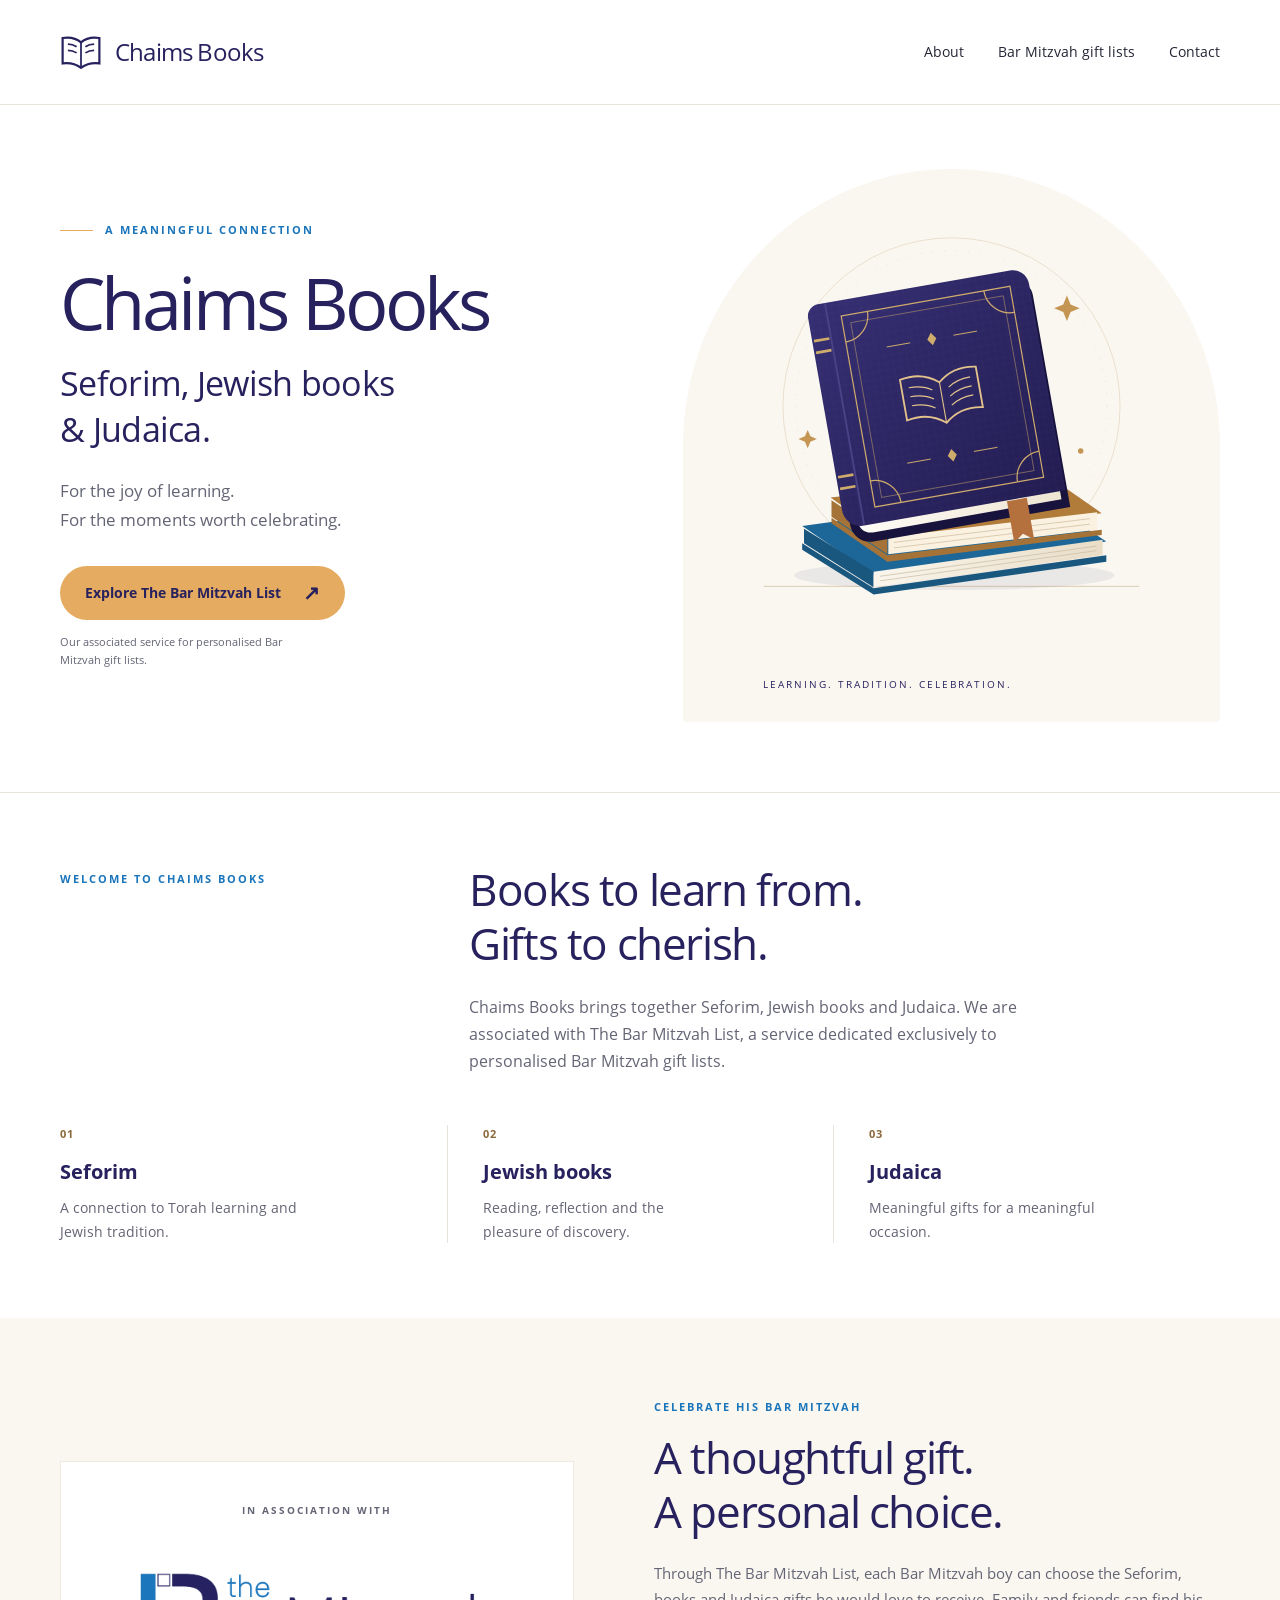
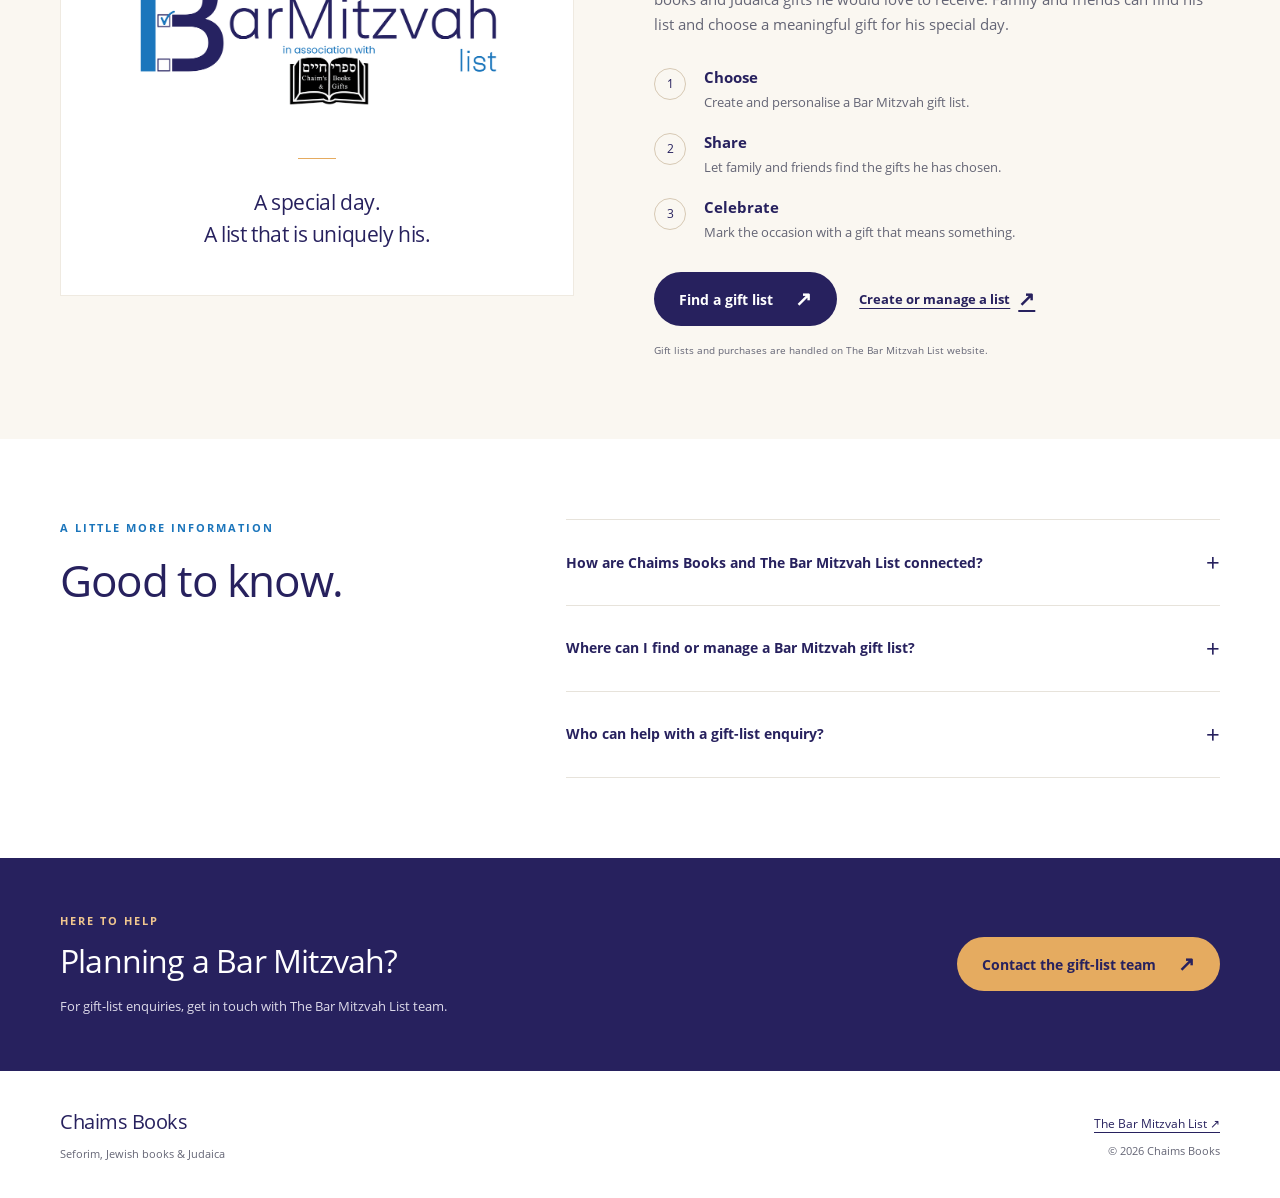
==== site/index.html @ 562ee7b3 "Build branded Chaims Books static website with SEO and Netlify preview safeguards" ====
<!doctype html>
<html lang="en-GB">
<head>
  <meta charset="utf-8">
  <meta name="viewport" content="width=device-width, initial-scale=1">
  <title>Chaims Books | Seforim, Jewish Books &amp; Judaica</title>
  <meta name="description" content="Discover Chaims Books for Seforim, Jewish books and Judaica. Explore personalised Bar Mitzvah gift lists through our association with The Bar Mitzvah List.">
  <meta name="robots" content="index, follow">
  <link rel="canonical" href="https://chaimsbooks.com/">
  <meta name="theme-color" content="#27215e">
  <meta property="og:type" content="website">
  <meta property="og:locale" content="en_GB">
  <meta property="og:site_name" content="Chaims Books">
  <meta property="og:title" content="Chaims Books | Seforim, Jewish Books &amp; Judaica">
  <meta property="og:description" content="Seforim, Jewish books and Judaica. In association with The Bar Mitzvah List for personalised Bar Mitzvah gift lists.">
  <meta property="og:url" content="https://chaimsbooks.com/">
  <meta property="og:image" content="https://chaimsbooks.com/assets/social-card.png">
  <meta property="og:image:width" content="1200">
  <meta property="og:image:height" content="630">
  <meta property="og:image:alt" content="Chaims Books — Seforim, Jewish books and Judaica">
  <meta name="twitter:card" content="summary_large_image">
  <meta name="twitter:title" content="Chaims Books | Seforim, Jewish Books &amp; Judaica">
  <meta name="twitter:description" content="Seforim, Jewish books and Judaica. In association with The Bar Mitzvah List.">
  <meta name="twitter:image" content="https://chaimsbooks.com/assets/social-card.png">
  <meta name="twitter:image:alt" content="Chaims Books — Seforim, Jewish books and Judaica">
  <link rel="icon" href="assets/favicon.svg" type="image/svg+xml">
  <link rel="icon" href="assets/favicon.png" type="image/png" sizes="32x32">
  <link rel="apple-touch-icon" href="assets/apple-touch-icon.png">
  <link rel="preload" href="assets/open-sans-regular.woff2" as="font" type="font/woff2" crossorigin>
  <link rel="stylesheet" href="assets/style.css">
  <script type="application/ld+json">
  {
    "@context": "https://schema.org",
    "@graph": [
      {
        "@type": "Organization",
        "@id": "https://chaimsbooks.com/#organization",
        "name": "Chaims Books",
        "url": "https://chaimsbooks.com/",
        "description": "Chaims Books: Seforim, Jewish books and Judaica, in association with The Bar Mitzvah List for personalised Bar Mitzvah gift lists."
      },
      {
        "@type": "WebSite",
        "@id": "https://chaimsbooks.com/#website",
        "url": "https://chaimsbooks.com/",
        "name": "Chaims Books",
        "inLanguage": "en-GB",
        "publisher": { "@id": "https://chaimsbooks.com/#organization" }
      },
      {
        "@type": "WebPage",
        "@id": "https://chaimsbooks.com/#webpage",
        "url": "https://chaimsbooks.com/",
        "name": "Chaims Books | Seforim, Jewish Books & Judaica",
        "isPartOf": { "@id": "https://chaimsbooks.com/#website" },
        "about": { "@id": "https://chaimsbooks.com/#organization" },
        "inLanguage": "en-GB"
      }
    ]
  }
  </script>
</head>
<body>
  <a class="skip-link" href="#main">Skip to content</a>
  <header class="site-header">
    <div class="container header-inner">
      <a class="wordmark" href="./" aria-label="Chaims Books home">
        <svg aria-hidden="true" viewBox="0 0 48 42" width="42" height="38"><path d="M24 10C17 4 9 4 3 5v29c7-1 14 0 21 5 7-5 14-6 21-5V5c-6-1-14-1-21 5Z" fill="none" stroke="currentColor" stroke-width="2.5"/><path d="M24 10v29M9 12c4 0 7 1 10 3M9 19c4 0 7 1 10 3M29 15c3-2 6-3 10-3M29 22c3-2 6-3 10-3" fill="none" stroke="currentColor" stroke-width="2"/></svg>
        <span>Chaims Books</span>
      </a>
      <nav aria-label="Main navigation">
        <a href="#about">About</a>
        <a href="#gift-lists">Bar Mitzvah gift lists</a>
        <a href="#contact">Contact</a>
      </nav>
    </div>
  </header>

  <main id="main">
    <section class="hero container" aria-labelledby="hero-title">
      <div class="hero-copy">
        <p class="eyebrow"><span aria-hidden="true"></span> A meaningful connection</p>
        <h1 id="hero-title">Chaims Books</h1>
        <p class="hero-subtitle">Seforim, Jewish books<br>&amp; Judaica.</p>
        <p class="hero-description">For the joy of learning.<br>For the moments worth celebrating.</p>
        <a class="button button-gold" href="https://thebarmitzvahlist.com/">Explore The Bar Mitzvah List <span aria-hidden="true">↗</span></a>
        <p class="hero-note">Our associated service for personalised Bar Mitzvah gift lists.</p>
      </div>
      <div class="hero-art">
        <img src="assets/books.svg" width="560" height="540" alt="" fetchpriority="high">
        <p>Learning. Tradition. Celebration.</p>
      </div>
    </section>

    <section id="about" class="about-section section-border" aria-labelledby="about-title">
      <div class="container">
        <div class="section-intro">
          <p class="eyebrow">Welcome to Chaims Books</p>
          <div>
            <h2 id="about-title">Books to learn from.<br>Gifts to cherish.</h2>
            <p>Chaims Books brings together Seforim, Jewish books and Judaica. We are associated with The Bar Mitzvah List, a service dedicated exclusively to personalised Bar Mitzvah gift lists.</p>
          </div>
        </div>
        <div class="category-list">
          <div class="category">
            <span class="category-number" aria-hidden="true">01</span>
            <h3>Seforim</h3>
            <p>A connection to Torah learning and Jewish tradition.</p>
          </div>
          <div class="category">
            <span class="category-number" aria-hidden="true">02</span>
            <h3>Jewish books</h3>
            <p>Reading, reflection and the pleasure of discovery.</p>
          </div>
          <div class="category">
            <span class="category-number" aria-hidden="true">03</span>
            <h3>Judaica</h3>
            <p>Meaningful gifts for a meaningful occasion.</p>
          </div>
        </div>
      </div>
    </section>

    <section id="gift-lists" class="gift-section" aria-labelledby="gift-title">
      <div class="container gift-grid">
        <div class="partner-panel">
          <p class="eyebrow">In association with</p>
          <img src="assets/bar-mitzvah-list-logo.png" width="1000" height="467" loading="lazy" alt="The Bar Mitzvah List, in association with Chaim’s Books and Gifts">
          <div class="partner-rule" aria-hidden="true"></div>
          <p>A special day.<br>A list that is uniquely his.</p>
        </div>
        <div class="gift-copy">
          <p class="eyebrow">Celebrate his Bar Mitzvah</p>
          <h2 id="gift-title">A thoughtful gift.<br>A personal choice.</h2>
          <p>Through The Bar Mitzvah List, each Bar Mitzvah boy can choose the Seforim, books and Judaica gifts he would love to receive. Family and friends can find his list and choose a meaningful gift for his special day.</p>
          <ol class="steps">
            <li><span class="step-number" aria-hidden="true">1</span><div><h3>Choose</h3><p>Create and personalise a Bar Mitzvah gift list.</p></div></li>
            <li><span class="step-number" aria-hidden="true">2</span><div><h3>Share</h3><p>Let family and friends find the gifts he has chosen.</p></div></li>
            <li><span class="step-number" aria-hidden="true">3</span><div><h3>Celebrate</h3><p>Mark the occasion with a gift that means something.</p></div></li>
          </ol>
          <div class="gift-actions">
            <a class="button button-navy" href="https://thebarmitzvahlist.com/gift-lists/list">Find a gift list <span aria-hidden="true">↗</span></a>
            <a class="text-link" href="https://thebarmitzvahlist.com/customer/login">Create or manage a list <span aria-hidden="true">↗</span></a>
          </div>
          <p class="small-note">Gift lists and purchases are handled on The Bar Mitzvah List website.</p>
        </div>
      </div>
    </section>

    <section class="questions-section container" aria-labelledby="questions-title">
      <div class="questions-heading">
        <p class="eyebrow">A little more information</p>
        <h2 id="questions-title">Good to know.</h2>
      </div>
      <div class="questions">
        <details>
          <summary>How are Chaims Books and The Bar Mitzvah List connected?<span aria-hidden="true" class="plus">+</span></summary>
          <p>Chaims Books is associated with The Bar Mitzvah List. This website introduces Chaims Books, while The Bar Mitzvah List provides the personalised Bar Mitzvah gift-list service.</p>
        </details>
        <details>
          <summary>Where can I find or manage a Bar Mitzvah gift list?<span aria-hidden="true" class="plus">+</span></summary>
          <p>Visit <a href="https://thebarmitzvahlist.com/gift-lists/list">the gift-list directory</a> to find a list, or <a href="https://thebarmitzvahlist.com/customer/login">sign in to The Bar Mitzvah List</a> to create or manage your own.</p>
        </details>
        <details>
          <summary>Who can help with a gift-list enquiry?<span aria-hidden="true" class="plus">+</span></summary>
          <p>Please use <a href="https://thebarmitzvahlist.com/contact-us.html">The Bar Mitzvah List contact page</a> for help with gift lists and purchases.</p>
        </details>
      </div>
    </section>

    <section id="contact" class="contact-section" aria-labelledby="contact-title">
      <div class="container contact-inner">
        <div>
          <p class="eyebrow">Here to help</p>
          <h2 id="contact-title">Planning a Bar Mitzvah?</h2>
          <p>For gift-list enquiries, get in touch with The Bar Mitzvah List team.</p>
        </div>
        <a class="button button-gold" href="https://thebarmitzvahlist.com/contact-us.html">Contact the gift-list team <span aria-hidden="true">↗</span></a>
      </div>
    </section>
  </main>

  <footer class="site-footer">
    <div class="container footer-inner">
      <div><a class="footer-brand" href="./">Chaims Books</a><p>Seforim, Jewish books &amp; Judaica</p></div>
      <div class="footer-end"><a href="https://thebarmitzvahlist.com/">The Bar Mitzvah List <span aria-hidden="true">↗</span></a><p>© 2026 Chaims Books</p></div>
    </div>
  </footer>
</body>
</html>
---- site/assets/style.css ----
@font-face{font-family:"Open Sans";font-style:normal;font-weight:400;font-display:swap;src:url("open-sans-regular.woff2") format("woff2")}
@font-face{font-family:"Open Sans";font-style:normal;font-weight:700;font-display:swap;src:url("open-sans-bold.woff2") format("woff2")}
:root{--navy:#27215e;--blue:#1b75bb;--gold:#e5ab60;--gold-light:#f1c78f;--ink:#252635;--muted:#646575;--cream:#faf7f1;--line:#e7e3db;--white:#fff}
*{box-sizing:border-box}
html{scroll-behavior:smooth;scroll-padding-top:2rem}
body{margin:0;background:var(--white);color:var(--ink);font-family:"Open Sans",Arial,sans-serif;font-size:16px;line-height:1.7;-webkit-font-smoothing:antialiased}
a{color:inherit;text-underline-offset:4px}
a:hover{text-decoration-thickness:2px}
a:focus-visible,summary:focus-visible{outline:3px solid var(--blue);outline-offset:6px;border-radius:2px}
img{max-width:100%;height:auto;display:block}
svg{flex-shrink:0}
h1,h2,h3,p{margin:0}
h1,h2,h3{color:var(--navy)}
h2{font-weight:400;font-size:clamp(30px,3.5vw,44px);letter-spacing:-1.4px;line-height:1.22}
h3{font-size:20px;font-weight:700;line-height:1.4}
p{max-width:64ch}
.container{width:min(1160px,calc(100% - 96px));margin-inline:auto}
.skip-link{position:absolute;top:12px;left:16px;z-index:10;transform:translateY(-200%);background:var(--navy);color:white;padding:12px 20px}
.skip-link:focus{transform:translateY(0)}
.site-header{border-bottom:1px solid var(--line)}
.header-inner{min-height:104px;display:flex;align-items:center;justify-content:space-between;gap:36px}
.wordmark{display:flex;align-items:center;gap:13px;font-size:24px;letter-spacing:-.8px;color:var(--navy);text-decoration:none;white-space:nowrap}
.header-inner nav{display:flex;align-items:center;gap:34px;font-size:14px}
.header-inner nav a{text-decoration:none;padding-block:12px}
.header-inner nav a:hover{color:var(--blue);text-decoration:underline}
.hero{display:grid;grid-template-columns:1.08fr 1fr;align-items:center;gap:44px;padding-block:64px 70px}
.eyebrow{font-size:11px;text-transform:uppercase;font-weight:700;letter-spacing:2px;color:var(--blue);line-height:1.6}
.hero .eyebrow{display:flex;gap:12px;align-items:center;margin-bottom:23px}
.hero .eyebrow span{height:1px;width:33px;background:var(--gold)}
h1{font-size:clamp(48px,5.7vw,72px);font-weight:400;letter-spacing:-3.6px;line-height:1.13;margin-bottom:18px}
.hero-subtitle{font-size:clamp(23px,2.65vw,34px);color:var(--navy);line-height:1.35;letter-spacing:-.7px}
.hero-description{margin-top:24px;font-size:17px;color:var(--muted)}
.button{display:inline-flex;align-items:center;justify-content:center;gap:22px;padding:16px 25px;min-height:54px;border-radius:30px;font-size:14px;font-weight:700;line-height:1.5;text-align:center;text-decoration:none;transition:background .16s,transform .16s}
.button:hover{transform:translateY(-2px);text-decoration:none}
.button-gold{background:var(--gold);color:var(--navy)}
.button-gold:hover{background:var(--gold-light)}
.button-navy{background:var(--navy);color:var(--white)}
.button-navy:hover{background:#3d357b}
.button span,.text-link span{font-size:20px;line-height:1}
.hero .button{margin-top:31px}
.hero-note{font-size:11px;color:var(--muted);margin-top:13px;max-width:40ch}
.hero-art{position:relative;background:var(--cream);border-radius:50% 50% 4px 4px;padding:13px 12px 29px}
.hero-art img{width:100%;height:auto}
.hero-art p{font-size:10px;letter-spacing:2px;text-transform:uppercase;text-align:center;color:var(--navy)}
.section-border{border-top:1px solid var(--line)}
.about-section{padding-block:70px 75px}
.section-intro{display:grid;grid-template-columns:1fr 2.15fr;gap:60px}
.section-intro>.eyebrow{padding-top:7px}
.section-intro h2{margin-bottom:23px}
.section-intro p:not(.eyebrow){font-size:16px;color:var(--muted);max-width:61ch}
.category-list{display:grid;grid-template-columns:repeat(3,1fr);margin-top:50px}
.category{padding:0 35px;border-left:1px solid var(--line)}
.category:first-child{padding-left:0;border:0}
.category:last-child{padding-right:0}
.category-number{display:block;color:#8b693d;font-size:11px;margin-bottom:14px;font-weight:700;letter-spacing:1px}
.category p{font-size:14px;color:var(--muted);margin-top:10px;max-width:30ch}
.gift-section{background:var(--cream);padding-block:80px}
.gift-grid{display:grid;grid-template-columns:1fr 1.1fr;gap:80px;align-items:center}
.partner-panel{background:white;padding:40px 28px 45px;text-align:center;border:1px solid #efeae1}
.partner-panel .eyebrow{color:var(--muted);font-size:10px;max-width:none}
.partner-panel img{margin:30px auto 25px;width:100%;max-width:390px}
.partner-rule{width:38px;height:1px;background:var(--gold);margin:28px auto}
.partner-panel>p:last-child{font-size:21px;color:var(--navy);line-height:1.5;letter-spacing:-.4px;max-width:none}
.gift-copy h2{margin-top:15px;margin-bottom:23px}
.gift-copy>p:not(.eyebrow):not(.small-note){font-size:15px;color:var(--muted)}
.steps{list-style:none;padding:0;margin:29px 0;display:flex;flex-direction:column;gap:19px}
.steps li{display:flex;gap:18px;align-items:start}
.step-number{display:grid;place-items:center;border:1px solid #d7c9b4;color:var(--navy);width:32px;height:32px;border-radius:50%;font-size:12px;flex-shrink:0;margin-top:1px}
.steps h3{font-size:15px}
.steps p{font-size:13px;color:var(--muted);margin-top:3px}
.gift-actions{display:flex;align-items:center;gap:22px;flex-wrap:wrap}
.text-link{font-size:13px;font-weight:700;color:var(--navy);display:inline-flex;align-items:center;gap:8px;min-height:44px}
.small-note{font-size:10px;color:var(--muted);margin-top:16px}
.questions-section{padding-block:80px;display:grid;grid-template-columns:1fr 1.5fr;gap:70px}
.questions-heading h2{margin-top:17px}
.questions details{border-bottom:1px solid var(--line)}
.questions details:first-child{border-top:1px solid var(--line)}
.questions summary{cursor:pointer;padding:22px 0;display:flex;justify-content:space-between;align-items:center;gap:20px;color:var(--navy);font-size:14px;font-weight:700;list-style:none}
.questions summary::-webkit-details-marker{display:none}
.plus{font-size:24px;font-weight:400;flex-shrink:0;transition:transform .16s}
details[open] .plus{transform:rotate(45deg)}
.questions details p{font-size:14px;color:var(--muted);padding:0 28px 24px 0}
.questions details a{color:var(--navy)}
.contact-section{background:var(--navy);color:var(--white);padding-block:54px}
.contact-inner{display:flex;align-items:center;justify-content:space-between;gap:44px}
.contact-section .eyebrow{color:var(--gold-light)}
.contact-section h2{font-size:32px;color:var(--white);margin-top:12px;letter-spacing:-.8px}
.contact-section p:not(.eyebrow){color:#dedbea;font-size:13px;margin-top:15px}
.contact-section .button{flex-shrink:0}
.site-footer{padding-block:34px}
.footer-inner{display:flex;align-items:center;justify-content:space-between;gap:24px}
.footer-brand{font-size:20px;color:var(--navy);text-decoration:none;letter-spacing:-.5px}
.site-footer p{font-size:11px;color:var(--muted);margin-top:6px}
.footer-end{text-align:right}
.footer-end>a{font-size:12px;color:var(--navy)}
.error-page{min-height:70vh;padding-block:80px}
.error-page h1{font-size:50px;margin-top:15px}
.error-page .button{margin-top:28px}
@media(min-width:1440px){.hero{padding-block:80px}.hero-art{max-width:510px;justify-self:end}}
@media(max-width:1000px){.container{width:calc(100% - 64px)}.hero{gap:25px}.header-inner nav{gap:22px}.wordmark{font-size:22px}.gift-grid{gap:40px}.gift-actions{gap:12px}.questions-section{gap:35px}.contact-inner{gap:28px}.contact-section h2{font-size:29px}}
@media(max-width:760px){.container{width:calc(100% - 40px)}.header-inner{min-height:112px;flex-direction:column;justify-content:center;gap:5px;padding-block:14px}.wordmark{font-size:23px}.wordmark svg{width:34px;height:32px}.header-inner nav{gap:27px;font-size:12px}.header-inner nav a{padding-block:8px}.hero{grid-template-columns:1fr;padding-block:43px 44px;gap:36px}.hero-copy{max-width:580px}.hero .eyebrow{margin-bottom:18px}h1{font-size:clamp(43px,9.8vw,63px);letter-spacing:-2.5px;margin-bottom:15px}.hero-subtitle{font-size:28px}.hero-description{font-size:16px;margin-top:20px}.hero .button{margin-top:24px}.hero-art{width:100%;max-width:450px;justify-self:center;padding-bottom:25px}.hero-art img{max-height:360px}.hero-note{max-width:44ch}.section-intro{grid-template-columns:1fr;gap:22px}.about-section{padding-block:43px}.category-list{margin-top:32px;grid-template-columns:1fr}.category,.category:first-child,.category:last-child{padding:22px 0;border-left:0;border-bottom:1px solid var(--line);display:grid;grid-template-columns:25px 1fr;column-gap:14px}.category:last-child{border-bottom:0;padding-bottom:0}.category-number{grid-row:1/3;margin-top:5px}.category h3{font-size:20px}.category p{margin-top:5px;max-width:40ch;grid-column:2}.gift-section{padding-block:46px}.gift-grid{grid-template-columns:1fr;gap:34px}.partner-panel{max-width:460px;width:100%;justify-self:center;padding:27px 25px}.partner-panel img{max-width:330px;margin-block:20px}.partner-rule{margin-block:19px}.partner-panel>p:last-child{font-size:18px}.gift-copy h2{margin-top:12px}.gift-copy>p:not(.eyebrow):not(.small-note){font-size:15px}.gift-actions{gap:13px 20px}.questions-section{grid-template-columns:1fr;gap:28px;padding-block:46px}.questions-heading h2{margin-top:12px}.questions summary{font-size:14px;padding-block:20px}.contact-inner{flex-direction:column;align-items:flex-start;gap:26px}.contact-section{padding-block:40px}.contact-section h2{font-size:29px}.contact-section p:not(.eyebrow){font-size:14px}.footer-inner{align-items:start}.footer-end{max-width:145px}.site-footer{padding-block:28px}}
@media(max-width:380px){.header-inner nav{gap:18px}.button{font-size:12px;padding-inline:20px;gap:12px}.hero-subtitle{font-size:25px}.eyebrow{font-size:10px;letter-spacing:1.5px}.footer-inner{flex-direction:column}.footer-end{text-align:left;max-width:none}}
@media(prefers-reduced-motion:reduce){html{scroll-behavior:auto}*,*::before,*::after{transition:none!important}.button:hover{transform:none}}
@media print{.site-header nav,.button,.gift-actions,.contact-section,.site-footer,.skip-link{display:none}.container{width:100%}.hero{padding:20px 0}.hero-art{max-width:300px}.about-section,.gift-section,.questions-section{padding-block:20px}details p{display:block}.gift-section{background:white}body{font-size:12px}}
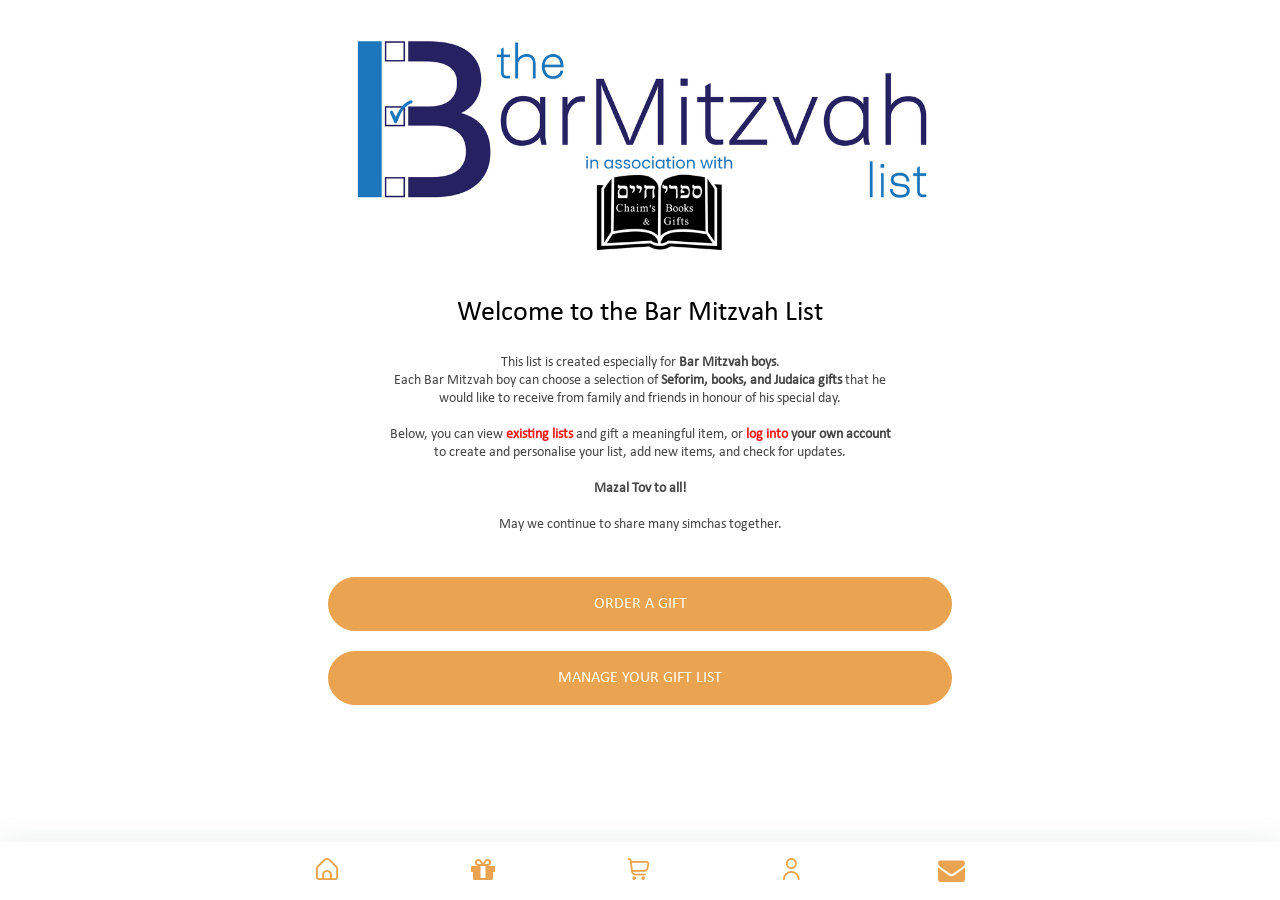
==== commit ae1fd13e: "Match the original Bar Mitzvah List homepage and describe Chaims Books" ====
--- a/site/index.html
+++ b/site/index.html
@@ -3,187 +3,80 @@
 <head>
   <meta charset="utf-8">
   <meta name="viewport" content="width=device-width, initial-scale=1">
-  <title>Chaims Books | Seforim, Jewish Books &amp; Judaica</title>
-  <meta name="description" content="Discover Chaims Books for Seforim, Jewish books and Judaica. Explore personalised Bar Mitzvah gift lists through our association with The Bar Mitzvah List.">
+  <title>The Bar Mitzvah List | Personalised Bar Mitzvah Gift Lists</title>
+  <meta name="description" content="Create and share your personalised Bar Mitzvah gift list of Seforim, books and Judaica. Easy for family and friends to buy. In association with Chaims Books.">
   <meta name="robots" content="index, follow">
   <link rel="canonical" href="https://chaimsbooks.com/">
-  <meta name="theme-color" content="#27215e">
+  <link rel="icon" href="assets/favicon.png" type="image/png">
+  <link rel="stylesheet" href="assets/style.css">
+  <link rel="preload" href="assets/calibri.woff" as="font" type="font/woff" crossorigin>
   <meta property="og:type" content="website">
+  <meta property="og:title" content="The Bar Mitzvah List | Personalised Bar Mitzvah Gift Lists">
+  <meta property="og:description" content="Create and share your personalised Bar Mitzvah gift list of Seforim, books and Judaica. Easy for family and friends to buy. In association with Chaims Books.">
+  <meta property="og:url" content="https://chaimsbooks.com/">
+  <meta property="og:site_name" content="Chaims Books">
   <meta property="og:locale" content="en_GB">
-  <meta property="og:site_name" content="Chaims Books">
-  <meta property="og:title" content="Chaims Books | Seforim, Jewish Books &amp; Judaica">
-  <meta property="og:description" content="Seforim, Jewish books and Judaica. In association with The Bar Mitzvah List for personalised Bar Mitzvah gift lists.">
-  <meta property="og:url" content="https://chaimsbooks.com/">
-  <meta property="og:image" content="https://chaimsbooks.com/assets/social-card.png">
-  <meta property="og:image:width" content="1200">
-  <meta property="og:image:height" content="630">
-  <meta property="og:image:alt" content="Chaims Books — Seforim, Jewish books and Judaica">
+  <meta property="og:image" content="https://chaimsbooks.com/assets/bar-mitzvah-list-logo.png">
+  <meta property="og:image:width" content="1000">
+  <meta property="og:image:height" content="467">
+  <meta property="og:image:alt" content="The Bar Mitzvah List in association with Chaim’s Books and Gifts">
   <meta name="twitter:card" content="summary_large_image">
-  <meta name="twitter:title" content="Chaims Books | Seforim, Jewish Books &amp; Judaica">
-  <meta name="twitter:description" content="Seforim, Jewish books and Judaica. In association with The Bar Mitzvah List.">
-  <meta name="twitter:image" content="https://chaimsbooks.com/assets/social-card.png">
-  <meta name="twitter:image:alt" content="Chaims Books — Seforim, Jewish books and Judaica">
-  <link rel="icon" href="assets/favicon.svg" type="image/svg+xml">
-  <link rel="icon" href="assets/favicon.png" type="image/png" sizes="32x32">
-  <link rel="apple-touch-icon" href="assets/apple-touch-icon.png">
-  <link rel="preload" href="assets/open-sans-regular.woff2" as="font" type="font/woff2" crossorigin>
-  <link rel="stylesheet" href="assets/style.css">
+  <meta name="twitter:title" content="The Bar Mitzvah List | Personalised Bar Mitzvah Gift Lists">
+  <meta name="twitter:description" content="Personalised Bar Mitzvah gift lists of Seforim, books and Judaica, in association with Chaims Books.">
+  <meta name="twitter:image" content="https://chaimsbooks.com/assets/bar-mitzvah-list-logo.png">
   <script type="application/ld+json">
   {
     "@context": "https://schema.org",
     "@graph": [
-      {
-        "@type": "Organization",
-        "@id": "https://chaimsbooks.com/#organization",
-        "name": "Chaims Books",
-        "url": "https://chaimsbooks.com/",
-        "description": "Chaims Books: Seforim, Jewish books and Judaica, in association with The Bar Mitzvah List for personalised Bar Mitzvah gift lists."
-      },
-      {
-        "@type": "WebSite",
-        "@id": "https://chaimsbooks.com/#website",
-        "url": "https://chaimsbooks.com/",
-        "name": "Chaims Books",
-        "inLanguage": "en-GB",
-        "publisher": { "@id": "https://chaimsbooks.com/#organization" }
-      },
-      {
-        "@type": "WebPage",
-        "@id": "https://chaimsbooks.com/#webpage",
-        "url": "https://chaimsbooks.com/",
-        "name": "Chaims Books | Seforim, Jewish Books & Judaica",
-        "isPartOf": { "@id": "https://chaimsbooks.com/#website" },
-        "about": { "@id": "https://chaimsbooks.com/#organization" },
-        "inLanguage": "en-GB"
-      }
+      {"@type": "Organization", "@id": "https://chaimsbooks.com/#organization", "name": "Chaims Books", "url": "https://chaimsbooks.com/", "description": "Seforim, Jewish books and Judaica, in association with The Bar Mitzvah List."},
+      {"@type": "WebSite", "@id": "https://chaimsbooks.com/#website", "name": "Chaims Books", "url": "https://chaimsbooks.com/", "publisher": {"@id": "https://chaimsbooks.com/#organization"}, "inLanguage": "en-GB"},
+      {"@type": "WebPage", "@id": "https://chaimsbooks.com/#webpage", "name": "The Bar Mitzvah List | Personalised Bar Mitzvah Gift Lists", "url": "https://chaimsbooks.com/", "isPartOf": {"@id": "https://chaimsbooks.com/#website"}, "about": {"@id": "https://chaimsbooks.com/#organization"}, "description": "Personalised Bar Mitzvah gift lists of Seforim, books and Judaica, in association with Chaims Books.", "inLanguage": "en-GB"}
     ]
   }
   </script>
 </head>
 <body>
   <a class="skip-link" href="#main">Skip to content</a>
-  <header class="site-header">
-    <div class="container header-inner">
-      <a class="wordmark" href="./" aria-label="Chaims Books home">
-        <svg aria-hidden="true" viewBox="0 0 48 42" width="42" height="38"><path d="M24 10C17 4 9 4 3 5v29c7-1 14 0 21 5 7-5 14-6 21-5V5c-6-1-14-1-21 5Z" fill="none" stroke="currentColor" stroke-width="2.5"/><path d="M24 10v29M9 12c4 0 7 1 10 3M9 19c4 0 7 1 10 3M29 15c3-2 6-3 10-3M29 22c3-2 6-3 10-3" fill="none" stroke="currentColor" stroke-width="2"/></svg>
-        <span>Chaims Books</span>
-      </a>
-      <nav aria-label="Main navigation">
-        <a href="#about">About</a>
-        <a href="#gift-lists">Bar Mitzvah gift lists</a>
-        <a href="#contact">Contact</a>
-      </nav>
-    </div>
-  </header>
-
-  <main id="main">
-    <section class="hero container" aria-labelledby="hero-title">
-      <div class="hero-copy">
-        <p class="eyebrow"><span aria-hidden="true"></span> A meaningful connection</p>
-        <h1 id="hero-title">Chaims Books</h1>
-        <p class="hero-subtitle">Seforim, Jewish books<br>&amp; Judaica.</p>
-        <p class="hero-description">For the joy of learning.<br>For the moments worth celebrating.</p>
-        <a class="button button-gold" href="https://thebarmitzvahlist.com/">Explore The Bar Mitzvah List <span aria-hidden="true">↗</span></a>
-        <p class="hero-note">Our associated service for personalised Bar Mitzvah gift lists.</p>
-      </div>
-      <div class="hero-art">
-        <img src="assets/books.svg" width="560" height="540" alt="" fetchpriority="high">
-        <p>Learning. Tradition. Celebration.</p>
-      </div>
-    </section>
-
-    <section id="about" class="about-section section-border" aria-labelledby="about-title">
-      <div class="container">
-        <div class="section-intro">
-          <p class="eyebrow">Welcome to Chaims Books</p>
-          <div>
-            <h2 id="about-title">Books to learn from.<br>Gifts to cherish.</h2>
-            <p>Chaims Books brings together Seforim, Jewish books and Judaica. We are associated with The Bar Mitzvah List, a service dedicated exclusively to personalised Bar Mitzvah gift lists.</p>
-          </div>
-        </div>
-        <div class="category-list">
-          <div class="category">
-            <span class="category-number" aria-hidden="true">01</span>
-            <h3>Seforim</h3>
-            <p>A connection to Torah learning and Jewish tradition.</p>
-          </div>
-          <div class="category">
-            <span class="category-number" aria-hidden="true">02</span>
-            <h3>Jewish books</h3>
-            <p>Reading, reflection and the pleasure of discovery.</p>
-          </div>
-          <div class="category">
-            <span class="category-number" aria-hidden="true">03</span>
-            <h3>Judaica</h3>
-            <p>Meaningful gifts for a meaningful occasion.</p>
+  <main id="main" tabindex="-1">
+    <div class="home-block">
+      <div class="banner-section">
+        <div class="container">
+          <div class="box-item">
+            <div class="box-image">
+              <a href="./" aria-label="The Bar Mitzvah List home"><img src="assets/bar-mitzvah-list-logo.png" alt="The Bar Mitzvah List, in association with Chaim’s Books and Gifts" width="1000" height="467" fetchpriority="high"></a>
+            </div>
+            <div class="box-text">
+              <div class="box-title">
+                <h1>Welcome to the Bar Mitzvah List</h1>
+              </div>
+              <div class="text-content">
+                This list is created especially for <strong>Bar Mitzvah boys</strong>.<br>
+                Each Bar Mitzvah boy can choose a selection of <strong>Seforim, books, and Judaica gifts</strong> that he would like to receive from family and friends in honour of his special day.<br><br>
+                Below, you can view <a href="https://thebarmitzvahlist.com/gift-lists/list"><strong>existing lists</strong></a> and gift a meaningful item, or <strong><a href="https://thebarmitzvahlist.com/customer/login">log into</a> your own account</strong> to create and personalise your list, add new items, and check for updates.<br><br>
+                <strong>Mazal Tov to all!</strong><br><br>
+                May we continue to share many simchas together.<br><br>
+              </div>
+              <div class="read-more">
+                <a href="https://thebarmitzvahlist.com/gift-lists/list">ORDER A GIFT</a>
+                <a href="https://thebarmitzvahlist.com/customer/login">MANAGE YOUR GIFT LIST</a>
+              </div>
+            </div>
           </div>
         </div>
       </div>
-    </section>
-
-    <section id="gift-lists" class="gift-section" aria-labelledby="gift-title">
-      <div class="container gift-grid">
-        <div class="partner-panel">
-          <p class="eyebrow">In association with</p>
-          <img src="assets/bar-mitzvah-list-logo.png" width="1000" height="467" loading="lazy" alt="The Bar Mitzvah List, in association with Chaim’s Books and Gifts">
-          <div class="partner-rule" aria-hidden="true"></div>
-          <p>A special day.<br>A list that is uniquely his.</p>
-        </div>
-        <div class="gift-copy">
-          <p class="eyebrow">Celebrate his Bar Mitzvah</p>
-          <h2 id="gift-title">A thoughtful gift.<br>A personal choice.</h2>
-          <p>Through The Bar Mitzvah List, each Bar Mitzvah boy can choose the Seforim, books and Judaica gifts he would love to receive. Family and friends can find his list and choose a meaningful gift for his special day.</p>
-          <ol class="steps">
-            <li><span class="step-number" aria-hidden="true">1</span><div><h3>Choose</h3><p>Create and personalise a Bar Mitzvah gift list.</p></div></li>
-            <li><span class="step-number" aria-hidden="true">2</span><div><h3>Share</h3><p>Let family and friends find the gifts he has chosen.</p></div></li>
-            <li><span class="step-number" aria-hidden="true">3</span><div><h3>Celebrate</h3><p>Mark the occasion with a gift that means something.</p></div></li>
-          </ol>
-          <div class="gift-actions">
-            <a class="button button-navy" href="https://thebarmitzvahlist.com/gift-lists/list">Find a gift list <span aria-hidden="true">↗</span></a>
-            <a class="text-link" href="https://thebarmitzvahlist.com/customer/login">Create or manage a list <span aria-hidden="true">↗</span></a>
-          </div>
-          <p class="small-note">Gift lists and purchases are handled on The Bar Mitzvah List website.</p>
-        </div>
-      </div>
-    </section>
-
-    <section class="questions-section container" aria-labelledby="questions-title">
-      <div class="questions-heading">
-        <p class="eyebrow">A little more information</p>
-        <h2 id="questions-title">Good to know.</h2>
-      </div>
-      <div class="questions">
-        <details>
-          <summary>How are Chaims Books and The Bar Mitzvah List connected?<span aria-hidden="true" class="plus">+</span></summary>
-          <p>Chaims Books is associated with The Bar Mitzvah List. This website introduces Chaims Books, while The Bar Mitzvah List provides the personalised Bar Mitzvah gift-list service.</p>
-        </details>
-        <details>
-          <summary>Where can I find or manage a Bar Mitzvah gift list?<span aria-hidden="true" class="plus">+</span></summary>
-          <p>Visit <a href="https://thebarmitzvahlist.com/gift-lists/list">the gift-list directory</a> to find a list, or <a href="https://thebarmitzvahlist.com/customer/login">sign in to The Bar Mitzvah List</a> to create or manage your own.</p>
-        </details>
-        <details>
-          <summary>Who can help with a gift-list enquiry?<span aria-hidden="true" class="plus">+</span></summary>
-          <p>Please use <a href="https://thebarmitzvahlist.com/contact-us.html">The Bar Mitzvah List contact page</a> for help with gift lists and purchases.</p>
-        </details>
-      </div>
-    </section>
-
-    <section id="contact" class="contact-section" aria-labelledby="contact-title">
-      <div class="container contact-inner">
-        <div>
-          <p class="eyebrow">Here to help</p>
-          <h2 id="contact-title">Planning a Bar Mitzvah?</h2>
-          <p>For gift-list enquiries, get in touch with The Bar Mitzvah List team.</p>
-        </div>
-        <a class="button button-gold" href="https://thebarmitzvahlist.com/contact-us.html">Contact the gift-list team <span aria-hidden="true">↗</span></a>
-      </div>
-    </section>
+    </div>
   </main>
-
-  <footer class="site-footer">
-    <div class="container footer-inner">
-      <div><a class="footer-brand" href="./">Chaims Books</a><p>Seforim, Jewish books &amp; Judaica</p></div>
-      <div class="footer-end"><a href="https://thebarmitzvahlist.com/">The Bar Mitzvah List <span aria-hidden="true">↗</span></a><p>© 2026 Chaims Books</p></div>
+  <footer class="footer footer-fixed">
+    <div class="container">
+      <nav class="footer-menu" aria-label="Main navigation">
+        <ul>
+          <li><a href="./" aria-label="Home" aria-current="page"><i class="fi fi-rr-home fi-2x" aria-hidden="true"></i></a></li>
+          <li><a href="https://thebarmitzvahlist.com/customer/login" aria-label="Manage your gift list"><i class="fa fa-gift" aria-hidden="true"></i></a></li>
+          <li><a href="https://thebarmitzvahlist.com/cart" aria-label="Shopping basket"><i class="fi fi-rr-shopping-cart fi-2x" aria-hidden="true"></i></a></li>
+          <li><a href="https://thebarmitzvahlist.com/customer/login" aria-label="Your account"><i class="fi fi-rr-user fi-2x" aria-hidden="true"></i></a></li>
+          <li><a href="https://thebarmitzvahlist.com/contact-us.html" aria-label="Contact us"><i class="fa fa-envelope" aria-hidden="true"></i></a></li>
+        </ul>
+      </nav>
     </div>
   </footer>
 </body>
--- a/site/assets/style.css
+++ b/site/assets/style.css
@@ -1,104 +1,58 @@
-@font-face{font-family:"Open Sans";font-style:normal;font-weight:400;font-display:swap;src:url("open-sans-regular.woff2") format("woff2")}
-@font-face{font-family:"Open Sans";font-style:normal;font-weight:700;font-display:swap;src:url("open-sans-bold.woff2") format("woff2")}
-:root{--navy:#27215e;--blue:#1b75bb;--gold:#e5ab60;--gold-light:#f1c78f;--ink:#252635;--muted:#646575;--cream:#faf7f1;--line:#e7e3db;--white:#fff}
-*{box-sizing:border-box}
-html{scroll-behavior:smooth;scroll-padding-top:2rem}
-body{margin:0;background:var(--white);color:var(--ink);font-family:"Open Sans",Arial,sans-serif;font-size:16px;line-height:1.7;-webkit-font-smoothing:antialiased}
-a{color:inherit;text-underline-offset:4px}
-a:hover{text-decoration-thickness:2px}
-a:focus-visible,summary:focus-visible{outline:3px solid var(--blue);outline-offset:6px;border-radius:2px}
-img{max-width:100%;height:auto;display:block}
-svg{flex-shrink:0}
-h1,h2,h3,p{margin:0}
-h1,h2,h3{color:var(--navy)}
-h2{font-weight:400;font-size:clamp(30px,3.5vw,44px);letter-spacing:-1.4px;line-height:1.22}
-h3{font-size:20px;font-weight:700;line-height:1.4}
-p{max-width:64ch}
-.container{width:min(1160px,calc(100% - 96px));margin-inline:auto}
-.skip-link{position:absolute;top:12px;left:16px;z-index:10;transform:translateY(-200%);background:var(--navy);color:white;padding:12px 20px}
-.skip-link:focus{transform:translateY(0)}
-.site-header{border-bottom:1px solid var(--line)}
-.header-inner{min-height:104px;display:flex;align-items:center;justify-content:space-between;gap:36px}
-.wordmark{display:flex;align-items:center;gap:13px;font-size:24px;letter-spacing:-.8px;color:var(--navy);text-decoration:none;white-space:nowrap}
-.header-inner nav{display:flex;align-items:center;gap:34px;font-size:14px}
-.header-inner nav a{text-decoration:none;padding-block:12px}
-.header-inner nav a:hover{color:var(--blue);text-decoration:underline}
-.hero{display:grid;grid-template-columns:1.08fr 1fr;align-items:center;gap:44px;padding-block:64px 70px}
-.eyebrow{font-size:11px;text-transform:uppercase;font-weight:700;letter-spacing:2px;color:var(--blue);line-height:1.6}
-.hero .eyebrow{display:flex;gap:12px;align-items:center;margin-bottom:23px}
-.hero .eyebrow span{height:1px;width:33px;background:var(--gold)}
-h1{font-size:clamp(48px,5.7vw,72px);font-weight:400;letter-spacing:-3.6px;line-height:1.13;margin-bottom:18px}
-.hero-subtitle{font-size:clamp(23px,2.65vw,34px);color:var(--navy);line-height:1.35;letter-spacing:-.7px}
-.hero-description{margin-top:24px;font-size:17px;color:var(--muted)}
-.button{display:inline-flex;align-items:center;justify-content:center;gap:22px;padding:16px 25px;min-height:54px;border-radius:30px;font-size:14px;font-weight:700;line-height:1.5;text-align:center;text-decoration:none;transition:background .16s,transform .16s}
-.button:hover{transform:translateY(-2px);text-decoration:none}
-.button-gold{background:var(--gold);color:var(--navy)}
-.button-gold:hover{background:var(--gold-light)}
-.button-navy{background:var(--navy);color:var(--white)}
-.button-navy:hover{background:#3d357b}
-.button span,.text-link span{font-size:20px;line-height:1}
-.hero .button{margin-top:31px}
-.hero-note{font-size:11px;color:var(--muted);margin-top:13px;max-width:40ch}
-.hero-art{position:relative;background:var(--cream);border-radius:50% 50% 4px 4px;padding:13px 12px 29px}
-.hero-art img{width:100%;height:auto}
-.hero-art p{font-size:10px;letter-spacing:2px;text-transform:uppercase;text-align:center;color:var(--navy)}
-.section-border{border-top:1px solid var(--line)}
-.about-section{padding-block:70px 75px}
-.section-intro{display:grid;grid-template-columns:1fr 2.15fr;gap:60px}
-.section-intro>.eyebrow{padding-top:7px}
-.section-intro h2{margin-bottom:23px}
-.section-intro p:not(.eyebrow){font-size:16px;color:var(--muted);max-width:61ch}
-.category-list{display:grid;grid-template-columns:repeat(3,1fr);margin-top:50px}
-.category{padding:0 35px;border-left:1px solid var(--line)}
-.category:first-child{padding-left:0;border:0}
-.category:last-child{padding-right:0}
-.category-number{display:block;color:#8b693d;font-size:11px;margin-bottom:14px;font-weight:700;letter-spacing:1px}
-.category p{font-size:14px;color:var(--muted);margin-top:10px;max-width:30ch}
-.gift-section{background:var(--cream);padding-block:80px}
-.gift-grid{display:grid;grid-template-columns:1fr 1.1fr;gap:80px;align-items:center}
-.partner-panel{background:white;padding:40px 28px 45px;text-align:center;border:1px solid #efeae1}
-.partner-panel .eyebrow{color:var(--muted);font-size:10px;max-width:none}
-.partner-panel img{margin:30px auto 25px;width:100%;max-width:390px}
-.partner-rule{width:38px;height:1px;background:var(--gold);margin:28px auto}
-.partner-panel>p:last-child{font-size:21px;color:var(--navy);line-height:1.5;letter-spacing:-.4px;max-width:none}
-.gift-copy h2{margin-top:15px;margin-bottom:23px}
-.gift-copy>p:not(.eyebrow):not(.small-note){font-size:15px;color:var(--muted)}
-.steps{list-style:none;padding:0;margin:29px 0;display:flex;flex-direction:column;gap:19px}
-.steps li{display:flex;gap:18px;align-items:start}
-.step-number{display:grid;place-items:center;border:1px solid #d7c9b4;color:var(--navy);width:32px;height:32px;border-radius:50%;font-size:12px;flex-shrink:0;margin-top:1px}
-.steps h3{font-size:15px}
-.steps p{font-size:13px;color:var(--muted);margin-top:3px}
-.gift-actions{display:flex;align-items:center;gap:22px;flex-wrap:wrap}
-.text-link{font-size:13px;font-weight:700;color:var(--navy);display:inline-flex;align-items:center;gap:8px;min-height:44px}
-.small-note{font-size:10px;color:var(--muted);margin-top:16px}
-.questions-section{padding-block:80px;display:grid;grid-template-columns:1fr 1.5fr;gap:70px}
-.questions-heading h2{margin-top:17px}
-.questions details{border-bottom:1px solid var(--line)}
-.questions details:first-child{border-top:1px solid var(--line)}
-.questions summary{cursor:pointer;padding:22px 0;display:flex;justify-content:space-between;align-items:center;gap:20px;color:var(--navy);font-size:14px;font-weight:700;list-style:none}
-.questions summary::-webkit-details-marker{display:none}
-.plus{font-size:24px;font-weight:400;flex-shrink:0;transition:transform .16s}
-details[open] .plus{transform:rotate(45deg)}
-.questions details p{font-size:14px;color:var(--muted);padding:0 28px 24px 0}
-.questions details a{color:var(--navy)}
-.contact-section{background:var(--navy);color:var(--white);padding-block:54px}
-.contact-inner{display:flex;align-items:center;justify-content:space-between;gap:44px}
-.contact-section .eyebrow{color:var(--gold-light)}
-.contact-section h2{font-size:32px;color:var(--white);margin-top:12px;letter-spacing:-.8px}
-.contact-section p:not(.eyebrow){color:#dedbea;font-size:13px;margin-top:15px}
-.contact-section .button{flex-shrink:0}
-.site-footer{padding-block:34px}
-.footer-inner{display:flex;align-items:center;justify-content:space-between;gap:24px}
-.footer-brand{font-size:20px;color:var(--navy);text-decoration:none;letter-spacing:-.5px}
-.site-footer p{font-size:11px;color:var(--muted);margin-top:6px}
-.footer-end{text-align:right}
-.footer-end>a{font-size:12px;color:var(--navy)}
-.error-page{min-height:70vh;padding-block:80px}
-.error-page h1{font-size:50px;margin-top:15px}
-.error-page .button{margin-top:28px}
-@media(min-width:1440px){.hero{padding-block:80px}.hero-art{max-width:510px;justify-self:end}}
-@media(max-width:1000px){.container{width:calc(100% - 64px)}.hero{gap:25px}.header-inner nav{gap:22px}.wordmark{font-size:22px}.gift-grid{gap:40px}.gift-actions{gap:12px}.questions-section{gap:35px}.contact-inner{gap:28px}.contact-section h2{font-size:29px}}
-@media(max-width:760px){.container{width:calc(100% - 40px)}.header-inner{min-height:112px;flex-direction:column;justify-content:center;gap:5px;padding-block:14px}.wordmark{font-size:23px}.wordmark svg{width:34px;height:32px}.header-inner nav{gap:27px;font-size:12px}.header-inner nav a{padding-block:8px}.hero{grid-template-columns:1fr;padding-block:43px 44px;gap:36px}.hero-copy{max-width:580px}.hero .eyebrow{margin-bottom:18px}h1{font-size:clamp(43px,9.8vw,63px);letter-spacing:-2.5px;margin-bottom:15px}.hero-subtitle{font-size:28px}.hero-description{font-size:16px;margin-top:20px}.hero .button{margin-top:24px}.hero-art{width:100%;max-width:450px;justify-self:center;padding-bottom:25px}.hero-art img{max-height:360px}.hero-note{max-width:44ch}.section-intro{grid-template-columns:1fr;gap:22px}.about-section{padding-block:43px}.category-list{margin-top:32px;grid-template-columns:1fr}.category,.category:first-child,.category:last-child{padding:22px 0;border-left:0;border-bottom:1px solid var(--line);display:grid;grid-template-columns:25px 1fr;column-gap:14px}.category:last-child{border-bottom:0;padding-bottom:0}.category-number{grid-row:1/3;margin-top:5px}.category h3{font-size:20px}.category p{margin-top:5px;max-width:40ch;grid-column:2}.gift-section{padding-block:46px}.gift-grid{grid-template-columns:1fr;gap:34px}.partner-panel{max-width:460px;width:100%;justify-self:center;padding:27px 25px}.partner-panel img{max-width:330px;margin-block:20px}.partner-rule{margin-block:19px}.partner-panel>p:last-child{font-size:18px}.gift-copy h2{margin-top:12px}.gift-copy>p:not(.eyebrow):not(.small-note){font-size:15px}.gift-actions{gap:13px 20px}.questions-section{grid-template-columns:1fr;gap:28px;padding-block:46px}.questions-heading h2{margin-top:12px}.questions summary{font-size:14px;padding-block:20px}.contact-inner{flex-direction:column;align-items:flex-start;gap:26px}.contact-section{padding-block:40px}.contact-section h2{font-size:29px}.contact-section p:not(.eyebrow){font-size:14px}.footer-inner{align-items:start}.footer-end{max-width:145px}.site-footer{padding-block:28px}}
-@media(max-width:380px){.header-inner nav{gap:18px}.button{font-size:12px;padding-inline:20px;gap:12px}.hero-subtitle{font-size:25px}.eyebrow{font-size:10px;letter-spacing:1.5px}.footer-inner{flex-direction:column}.footer-end{text-align:left;max-width:none}}
-@media(prefers-reduced-motion:reduce){html{scroll-behavior:auto}*,*::before,*::after{transition:none!important}.button:hover{transform:none}}
-@media print{.site-header nav,.button,.gift-actions,.contact-section,.site-footer,.skip-link{display:none}.container{width:100%}.hero{padding:20px 0}.hero-art{max-width:300px}.about-section,.gift-section,.questions-section{padding-block:20px}details p{display:block}.gift-section{background:white}body{font-size:12px}}
+/* Homepage layout and colours match thebarmitzvahlist.com. */
+@font-face { font-family: Calibri; src: url('calibri.woff') format('woff'); font-weight: 400; font-style: normal; font-display: swap; }
+@font-face { font-family: flaticon; src: url('navigation-icons.woff2') format('woff2'); font-display: block; }
+@font-face { font-family: FontAwesome; src: url('gift-mail-icons.woff2') format('woff2'); font-weight: normal; font-style: normal; font-display: block; }
+* { box-sizing: border-box; }
+body { font-family: Calibri, Arial, sans-serif; font-size: 14px; line-height: 18px; padding: 0; margin: 0; background: #fff; }
+h1, h2, p { font-weight: normal; padding: 0; margin: 0; }
+strong { font-weight: 700; }
+a { color: #f11a1a; background-color: transparent; text-decoration: none; }
+img { border: 0; height: auto; }
+main { margin: 0 0 80px; display: inline-block; width: 100%; }
+.container { width: 1170px; max-width: 810px; padding: 0 15px; margin: 0 auto; }
+.box-item { text-align: center; }
+.box-image img { max-width: 80%; }
+.box-title h1 { color: #000; font-size: 28px; line-height: 32px; font-weight: 500; }
+.text-content { font-size: 14px; font-weight: 400; line-height: 18px; margin: 25px auto; color: #454545; }
+.read-more a { display: block; background: #eaa451; color: #fff; padding: 17px; border-radius: 50px; width: 80%; margin: 0 auto 20px; border: 1px solid #eaa451; font-weight: 500; font-size: 16px; }
+.read-more a:hover { border-color: #eaa451; background: transparent; color: #eaa451; }
+.footer-fixed { position: fixed; bottom: 0; left: 0; z-index: 10; width: 100%; }
+.footer { background: #fff; padding: 0; box-shadow: 0 0 30px 0 rgba(2,81,53,.1); }
+.footer-menu { display: inline-block; width: 100%; text-align: center; }
+.footer-menu ul { padding: 0; margin: 14px 0; }
+.footer-menu li { border: 0; display: inline-block; padding: 0 65px; position: relative; }
+.footer-menu a { position: relative; }
+/* Larger pointer targets do not change the original icon positions. */
+.footer-menu a::after { content: ''; position: absolute; width: 44px; height: 44px; left: 50%; top: 50%; transform: translate(-50%,-50%); }
+.footer-menu i { color: #eaa451; }
+.footer-menu a:hover i { color: #000; }
+.fi-2x { font-size: 22px; }
+.fi::before { font-family: flaticon; font-style: normal; font-weight: normal; font-variant: normal; text-transform: none; line-height: 1; -webkit-font-smoothing: antialiased; -moz-osx-font-smoothing: grayscale; }
+.fi-rr-home::before { content: '\f59d'; }
+.fi-rr-shopping-cart::before { content: '\f7f7'; }
+.fi-rr-user::before { content: '\f995'; }
+.fa { display: inline-block; font: normal normal normal 14px/1 FontAwesome; text-rendering: auto; -webkit-font-smoothing: antialiased; -moz-osx-font-smoothing: grayscale; }
+.fa-gift { font-size: 28px; }
+.fa-gift::before { content: '\f06b'; }
+.fa-envelope { line-height: 0; font-size: 27px; vertical-align: -15%; }
+.fa-envelope::before { content: '\f0e0'; }
+a:focus-visible { outline: 3px solid #27215e; outline-offset: 5px; }
+.skip-link { position: fixed; left: 12px; top: -100px; z-index: 20; padding: 12px 18px; color: #fff; background: #27215e; }
+.skip-link:focus { top: 12px; }
+.error-page { display: block; max-width: 600px; margin: 60px auto; padding: 20px; text-align: center; }
+.error-page h1 { font-size: 28px; line-height: 32px; margin: 20px 0; }
+.error-page p { margin: 20px 0; }
+.error-page .button { display: inline-block; padding: 16px 28px; color: #fff; background: #27215e; border-radius: 50px; }
+@media (max-width: 1200px) { .container { width: 970px; } }
+@media (min-width: 640px) and (max-width: 1008px) { .home-block { padding-top: 40px; } }
+@media (min-width: 768px) { .text-content { width: 65%; } }
+@media (max-width: 991px) {
+  .container { width: 750px; max-width: 98%; padding: 0 7px; }
+  .banner-section { margin-top: 20px; }
+  .footer-menu li { padding: 0 40px; }
+}
+@media (max-width: 980px) { .footer-menu a { padding: 10px 0 0; } }
+@media (max-width: 767px) { .container { width: 100%; } }
+@media (max-width: 580px) { .footer-menu li { padding: 0 30px; } }
+@media (max-width: 480px) { .footer-menu li { padding: 0 20px; } }
+@media (max-width: 375px) { .footer-menu li { padding: 0 15px; } }
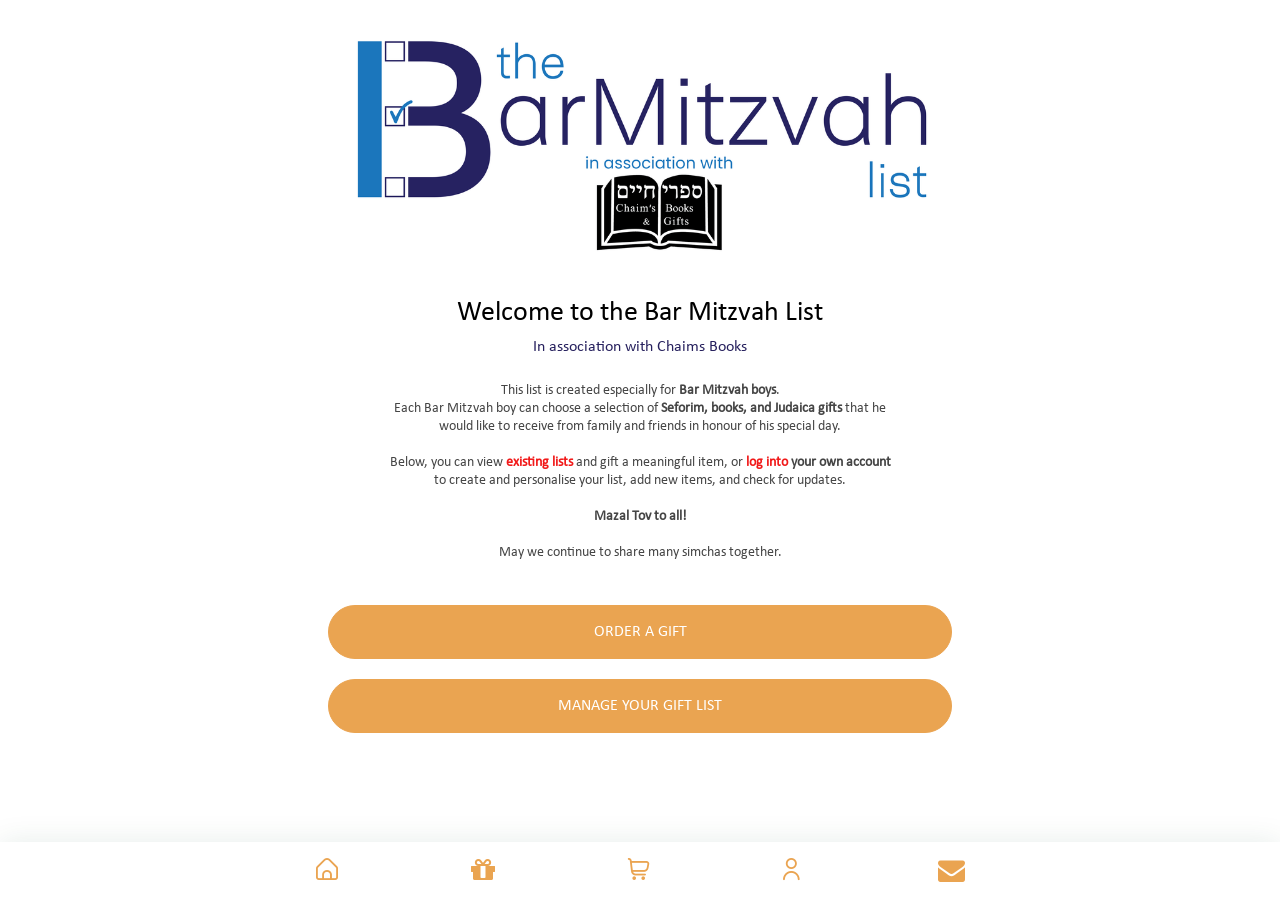
==== commit 88521429: "Add visible Chaims Books association beneath the welcome heading" ====
--- a/site/index.html
+++ b/site/index.html
@@ -48,6 +48,7 @@
             <div class="box-text">
               <div class="box-title">
                 <h1>Welcome to the Bar Mitzvah List</h1>
+                <p class="association">In association with Chaims Books</p>
               </div>
               <div class="text-content">
                 This list is created especially for <strong>Bar Mitzvah boys</strong>.<br>
--- a/site/assets/style.css
+++ b/site/assets/style.css
@@ -13,6 +13,7 @@
 .box-item { text-align: center; }
 .box-image img { max-width: 80%; }
 .box-title h1 { color: #000; font-size: 28px; line-height: 32px; font-weight: 500; }
+.association { margin-top: 8px; color: #27215e; font-size: 16px; line-height: 20px; }
 .text-content { font-size: 14px; font-weight: 400; line-height: 18px; margin: 25px auto; color: #454545; }
 .read-more a { display: block; background: #eaa451; color: #fff; padding: 17px; border-radius: 50px; width: 80%; margin: 0 auto 20px; border: 1px solid #eaa451; font-weight: 500; font-size: 16px; }
 .read-more a:hover { border-color: #eaa451; background: transparent; color: #eaa451; }
